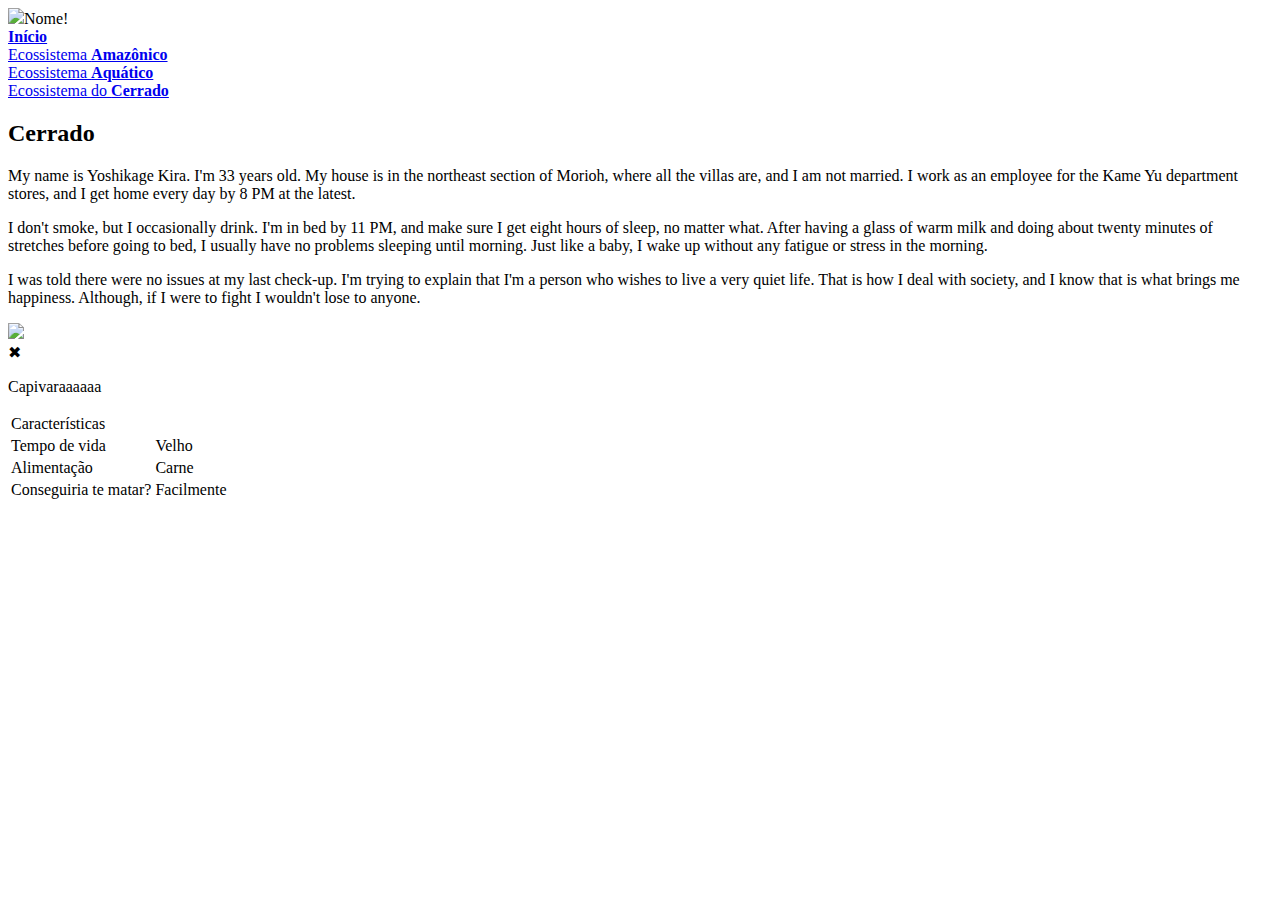
==== cerrado.html @ 4cfc0deb "renomear o index html" ====
<!DOCTYPE html>
<html lang="en">

<head>
    <meta charset="UTF-8">
    <meta http-equiv="X-UA-Compatible" content="IE=edge">
    <meta name="viewport" content="width=device-width, initial-scale=1.0">
    <link rel="icon" href=""> 
    <!-- Precisa de um ícone ainda-->
    <link rel="stylesheet" href="estilos.css">
    <title>Cerrado</title>
</head>

<body>
    <header>
        <a id="logo"><img src="imagens/logo.png">Nome!</a>
        <nav>
                <li><a href="index.html"><b>Início</b></a></li>
                <li><a href="floresta.html">Ecossistema <b>Amazônico</b></a></li>
                <li><a href="oceano.html">Ecossistema <b>Aquático</b></a></li>
                <li><a href="cerrado.html" class="ativo">Ecossistema do <b>Cerrado</b></a></li>
        </nav>
    </header>

    <div class="infoBioma">
            <h2>Cerrado</h2> 
            <!-- Textinho sobre o cerrado ficam aqui!! -->
            <p> My name is Yoshikage Kira. I'm 33 years old. My house is in the northeast 
                section of Morioh, where all the villas are, and I am not married. I work  
                as an employee for the Kame Yu department stores, and I get home every day 
                by 8 PM at the latest. 
            </p>
            <p> I don't smoke, but I occasionally drink. I'm in bed 
                by 11 PM, and make sure I get eight hours of sleep, no matter what. 
                After having a glass of warm milk and doing about twenty minutes of stretches 
                before going to bed, I usually have no problems sleeping until morning. 
                Just like a baby, I wake up without any fatigue or stress in the morning. 
            </p> 
            <p> I was told there were no issues at my last check-up. I'm trying to explain
                that I'm a person who wishes to live a very quiet life.
                That is how I deal with society, 
                and I know that is what brings me happiness. 
                Although, if I were to fight I wouldn't lose to anyone.
            </p>
    </div>

    <div class="ambiente" id="cerrado">
        <!-- animais sao aqui, por enquando vai só um -->
        <img onclick="abreTabela()" src="https://media0.giphy.com/media/v1.Y2lkPTc5MGI3NjExYzZhZjk1MzYxNGVkMTAyYWVlOThkYTY5YzNkMzg5ZDk2ZTlkNDQzYyZlcD12MV9pbnRlcm5hbF9naWZzX2dpZklkJmN0PXM/lr8H4Ua3jCgXLwKNo4/giphy.gif" class="animal" id="onca">
    </div>

    <div id="abrivel" class="infoAnimal"> 
    <!-- textinho que abre, tá na parte de baixo -->
        <a onclick="fechaTabela()" id="x">&#10006;</a> <!-- o 10006 é cod. pro X-->
        <div class="informacoes">
            <div class="curiosidades">
                <p>Capivaraaaaaa</p>
            </div>
            <table class="tabela">
                <tr><td colspan="2">Características</td>
                <tr><td>Tempo de vida</td><td>Velho</td></tr>
                <tr><td>Alimentação</td><td>Carne</td></tr>
                <tr><td>Conseguiria te matar?</td><td>Facilmente</td></tr>
            </table>
        </div>
    </div>

    <script src="script.js"></script>
</body>
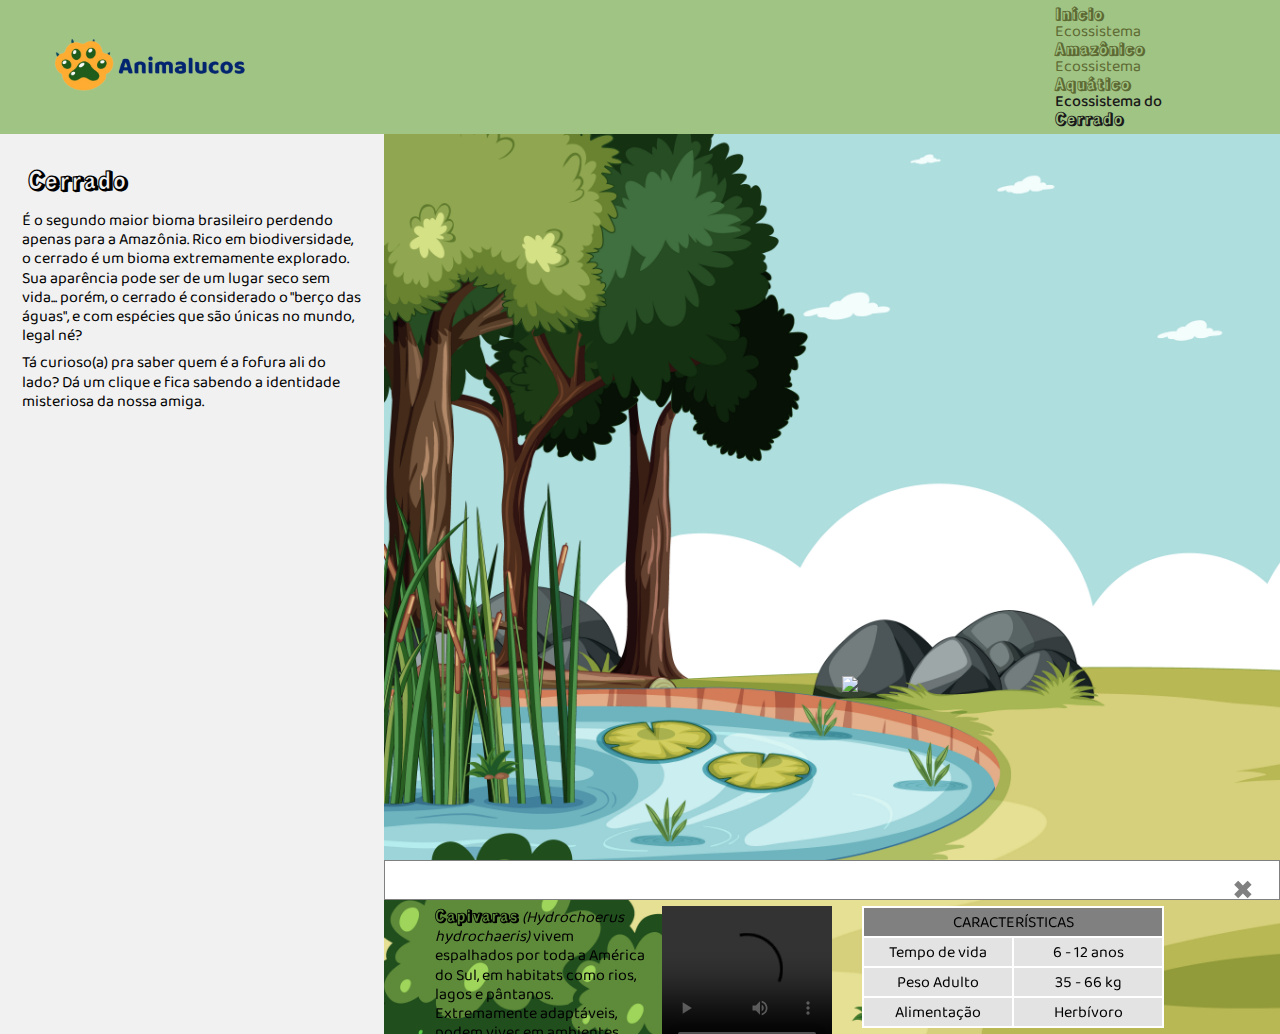
==== commit 2fee9640: "Update cerrado.html" ====
--- a/cerrado.html
+++ b/cerrado.html
@@ -5,48 +5,43 @@
     <meta charset="UTF-8">
     <meta http-equiv="X-UA-Compatible" content="IE=edge">
     <meta name="viewport" content="width=device-width, initial-scale=1.0">
-    <link rel="icon" href=""> 
-    <!-- Precisa de um ícone ainda-->
+    <link rel="icon" href="imagens/patinhafofa.png"> 
     <link rel="stylesheet" href="estilos.css">
     <title>Cerrado</title>
 </head>
 
 <body>
     <header>
-        <a id="logo"><img src="imagens/logo.png">Nome!</a>
+        <a id="logo"><img src="imagens/logofinal.png"></a>
         <nav>
+            <div id="listas">
+            <ul>
+                <article>
                 <li><a href="index.html"><b>Início</b></a></li>
+                </article> <article>
                 <li><a href="floresta.html">Ecossistema <b>Amazônico</b></a></li>
+                </article> </ul> <ul> <article>
                 <li><a href="oceano.html">Ecossistema <b>Aquático</b></a></li>
+                </article> <article>
                 <li><a href="cerrado.html" class="ativo">Ecossistema do <b>Cerrado</b></a></li>
+                </article> 
+            </ul>
+            </div>
         </nav>
     </header>
 
     <div class="infoBioma">
             <h2>Cerrado</h2> 
             <!-- Textinho sobre o cerrado ficam aqui!! -->
-            <p> My name is Yoshikage Kira. I'm 33 years old. My house is in the northeast 
-                section of Morioh, where all the villas are, and I am not married. I work  
-                as an employee for the Kame Yu department stores, and I get home every day 
-                by 8 PM at the latest. 
+            <p> É o segundo maior bioma brasileiro perdendo apenas para a Amazônia. Rico em biodiversidade, o cerrado é um bioma extremamente explorado. Sua aparência pode ser de um lugar seco sem vida... porém, o cerrado é considerado o "berço das águas", e com espécies que são únicas no mundo, legal né? 
             </p>
-            <p> I don't smoke, but I occasionally drink. I'm in bed 
-                by 11 PM, and make sure I get eight hours of sleep, no matter what. 
-                After having a glass of warm milk and doing about twenty minutes of stretches 
-                before going to bed, I usually have no problems sleeping until morning. 
-                Just like a baby, I wake up without any fatigue or stress in the morning. 
+            <p>Tá curioso(a) pra saber quem é a fofura ali do lado? Dá um clique e fica sabendo a identidade misteriosa da nossa amiga.
             </p> 
-            <p> I was told there were no issues at my last check-up. I'm trying to explain
-                that I'm a person who wishes to live a very quiet life.
-                That is how I deal with society, 
-                and I know that is what brings me happiness. 
-                Although, if I were to fight I wouldn't lose to anyone.
-            </p>
     </div>
 
     <div class="ambiente" id="cerrado">
         <!-- animais sao aqui, por enquando vai só um -->
-        <img onclick="abreTabela()" src="https://media0.giphy.com/media/v1.Y2lkPTc5MGI3NjExYzZhZjk1MzYxNGVkMTAyYWVlOThkYTY5YzNkMzg5ZDk2ZTlkNDQzYyZlcD12MV9pbnRlcm5hbF9naWZzX2dpZklkJmN0PXM/lr8H4Ua3jCgXLwKNo4/giphy.gif" class="animal" id="onca">
+        <img onclick="abreTabela()" src="imagens/capivara.png" class="animal" id="capivara">
     </div>
 
     <div id="abrivel" class="infoAnimal"> 
@@ -54,16 +49,33 @@
         <a onclick="fechaTabela()" id="x">&#10006;</a> <!-- o 10006 é cod. pro X-->
         <div class="informacoes">
             <div class="curiosidades">
-                <p>Capivaraaaaaa</p>
+                <p><b>Capivaras</b> <i>(Hydrochoerus hydrochaeris)</i> vivem espalhados
+                    por toda a América do Sul, em habitats como rios, lagos e pântanos. 
+                    Extremamente adaptáveis, podem viver em ambientes altamente alterados pelo ser humano.</p>
+                    <video width="180" height="150" controls>
+                        <source src="https://i.imgur.com/mGsl841.mp4" type="video/mp4">
+                    </video>
             </div>
-            <table class="tabela">
-                <tr><td colspan="2">Características</td>
-                <tr><td>Tempo de vida</td><td>Velho</td></tr>
-                <tr><td>Alimentação</td><td>Carne</td></tr>
-                <tr><td>Conseguiria te matar?</td><td>Facilmente</td></tr>
-            </table>
+            <div class="tabela">
+                <table>
+                    <tr>
+                        <td colspan="2">Características</td>
+                    <tr>
+                        <td>Tempo de vida</td>
+                        <td>6 - 12 anos</td>
+                    </tr>
+                    <tr>
+                        <td>Peso Adulto</td>
+                        <td>35 - 66 kg</td>
+                    </tr>
+                    <tr>
+                        <td>Alimentação</td>
+                        <td>Herbívoro</td>
+                    </tr>
+                </table>
+            </div>
         </div>
     </div>
 
     <script src="script.js"></script>
-</body>+</body>
--- a/estilos.css
+++ b/estilos.css
@@ -0,0 +1,342 @@
+@import url('https://fonts.googleapis.com/css2?family=Righteous&family=Roboto:wght@100;300;400;500;700;900&display=swap');
+@import url('https://fonts.googleapis.com/css2?family=Baloo+2&family=Bungee+Shade&family=Rampart+One&display=swap');
+/*tem tres fontes aq em cima, usei na pag inic. mas da pra mudar */
+
+body {
+  background-color: #e0dcdc;
+}
+
+* {
+  margin: 0;
+  padding: 0;
+  box-sizing: border-box;
+  font-family: 'Baloo 2', sans-serif;
+}
+
+p {
+  line-height: 120%;
+}
+
+header {
+  display: flex;
+  justify-content: space-between;
+  align-items: center;
+  background-color:#a0c484;
+  padding: 5px 50px 5px 50px; /*ajustar o tamanho da header é aqui */
+  position: sticky; /* os proximos 3 sao p ele ficar preso em cima*/
+  z-index: 999;
+  top: 0;
+}
+
+header nav {
+  line-height: 100%;
+}
+
+#logo img {
+  width: 20%;
+}
+
+nav {
+  display: flex;
+  align-items: center;
+  justify-content: center;
+}
+
+nav li {
+  list-style: none;
+  padding: 0 20px;
+  position: relative;
+}
+
+nav li a {
+  text-decoration: none;
+  font-size: 16px;
+  color: #5e6a33;
+  transition: 0.2s ease;
+}
+
+nav li a:hover,
+nav li a.ativo {
+  color: #1a1a1a;
+  font-weight: 500;
+}
+
+/* A PARTE A ESQUERDA C TEXTO */
+.infoBioma {
+  position: absolute;
+  left: 0px;
+  width: 30%;
+  padding: 18px;
+  margin-bottom: 10px;
+  overflow: scroll;
+  width: 30%;
+  height: 100vh;
+  background-color: #f1f1f1;
+}
+.infoBioma h2 {
+  padding: 10px;
+  font-family: 'Rampart One', cursive;
+}
+.infoBioma p {
+  padding: 4px;
+}
+
+/* A PARTE DA IMAGEM C OS ANIMAIS */
+.ambiente {
+  float: right;
+  top: 15px;
+  width: 70%;
+  height: 100vh;
+}
+
+#floresta {
+  background-image: url(imagens/forest.png);
+  background-repeat: no-repeat;
+  background-position: left top;
+  background-size: cover;
+  display: flex;
+  align-items: center;
+  justify-content: center;
+}
+
+#cerrado {
+  background-image: url(imagens/cerrado.jpg);
+  background-repeat: no-repeat;
+  background-position: left top;
+  background-size: cover;
+  display: flex;
+  align-items: center;
+  justify-content: center;
+}
+
+#oceano {
+  background-image: url(imagens/oceano.jpg);
+  background-repeat: no-repeat;
+  background-position: left top;
+  background-size: cover;
+  display: flex;
+  align-items: center;
+  justify-content: center;
+}
+/* DENTRO DA ANTERIOR, CONFIG. DA IMAGEM */
+.animal {
+  cursor: pointer;
+  animation: aumentar 1s 4 ease-in-out 3s;
+}
+
+@keyframes aumentar {
+  0% {scale: 1;}
+  50% {scale: 1.05;}
+  100% {scale: 1;}
+}
+
+#x {
+  animation: aumentarX 1s 5 ease-in-out 12s;
+}
+
+@keyframes aumentarX {
+  0% {scale: 1;}
+  50% {scale: 1.5;}
+  100% {scale: 1;}
+}
+
+#onca {
+  position: relative;
+  width: 30%;
+  height: auto;
+  top: 70px; 
+  left: 70px;
+}
+
+#capivara {
+  position: relative;
+  top: 100px; 
+  right: -100px;
+  width: 180px;
+  height: auto;
+}
+
+#peixe {
+  position: relative;
+  width: 30%;
+  height: auto;
+}
+
+/* PARTE INTERATIVA QUE SOBE */
+.infoAnimal {
+  height: 40px;
+  /* tamanho inicial da tabela - dá p mudar no javascript */
+  width: 70%;
+  background-color: white;
+  border: solid 1px gray;
+  position: fixed;
+  /*os prox 3 sao p ficar no lugar*/
+  right: 0;
+  bottom: 0;
+  transition: 0.7s;
+}
+
+.infoAnimal a {
+  /* o 'X', esse foi o unico jeito q eu consegui fazer funcionar */
+  text-decoration: none;
+  padding-top: 10px;
+  font-size: 25px;
+  color: #818181;
+  display: block;
+  transition: 0.3s;
+  position: absolute;
+  top: 0;
+  right: 25px;
+  font-size: 26px;
+  margin-left: 50px;
+  cursor: pointer;
+}
+
+.infoAnimal a:hover {
+  color: #f1f1f1;
+}
+
+.informacoes {
+  display: grid;
+  grid-template-columns: 1fr 1fr;
+  grid-gap: 0;
+  padding-top: 15px;
+}
+
+.curiosidades {
+  display: flex;
+  justify-content: space-evenly;
+  padding: 30px 0px 30px 50px;
+}
+
+.curiosidades img {
+  max-width: 30%;
+  height: auto;
+}
+
+.curiosidades video {
+  padding-left: 10px;
+}
+
+.tabela {
+  padding: 30px;
+  border-collapse: collapse;
+  text-align: center;
+}
+
+.tabela td {
+  height: 30px;
+  width: 150px;
+}
+
+.tabela table, th, td {
+  border: 2px solid white;
+  border-collapse: collapse;
+}
+
+.tabela tr:first-child{
+  background-color: gray;
+  text-transform: uppercase;
+}
+.tabela tr:not(:first-child){
+  background-color: rgb(228, 227, 227);
+}
+
+b {
+  font-family: 'Rampart One', cursive;
+}
+
+.telainicial {
+  background: url(imagens/fundo.png);
+  background-repeat: no-repeat;
+  background-size: contain;
+  background-color: #f6f1d4;
+}
+
+footer {
+  left: 0;
+  bottom: 0;
+  width: 100%;
+  height: 40px;
+  background-color: #a0c484;
+  color: #1a1a1a;
+  text-align: center;
+  display:flex;
+  justify-content:center;
+  align-items:center;
+}
+
+footer a {
+  font-style: italic;
+  color: #1a1a1a;
+}
+
+.telainicial h1 {
+  font-family: 'Rampart One', cursive;
+  font-size: 50px;
+  line-height: 100%;
+  padding-bottom: 5%; 
+}
+.telainicial p {
+  font-size: 20px;
+  font-family: 'Baloo 2', cursive;
+}
+
+#exploroubiomas {
+  max-width: 35%;
+  margin-top: 12%;
+  margin-left: 5%;
+  word-wrap: break-word;
+}
+#exploroubiomas p {
+  margin-top: 2%;
+  font-size: 20px;
+}
+
+#mapabrasil img {
+  max-width: 30%;
+  max-height: 30%;
+  margin: 12% 0% 0% 5%;
+  float: left;
+}
+
+#info {
+  max-width: 40%;
+  max-height: 40%;
+  margin: 15% 10% 10% 5%;
+  float: right;
+}
+
+#sobrenos {
+  margin: 5%;
+  float: left;
+}
+
+#sobrenos a {
+  color: rgb(0, 102, 0);
+}
+
+#sobrenos a:hover {
+  color: #1a1a1a;
+}
+
+mark {
+  background-color: pink;
+  font-family: 'Baloo 2', cursive;
+}
+
+h1 strong {
+  font-family: 'Rampart One', cursive;
+  position: relative;
+  animation: textclip 1.6s linear infinite;
+  background-image: linear-gradient(270deg, #083608 0%, #0392af 29%, #083608 100%);
+  background-size: 200% auto;
+  -webkit-background-clip: text;
+  -webkit-text-fill-color: transparent;
+}
+
+@keyframes textclip {
+  to {
+    background-position: 200% center;
+  }
+}
